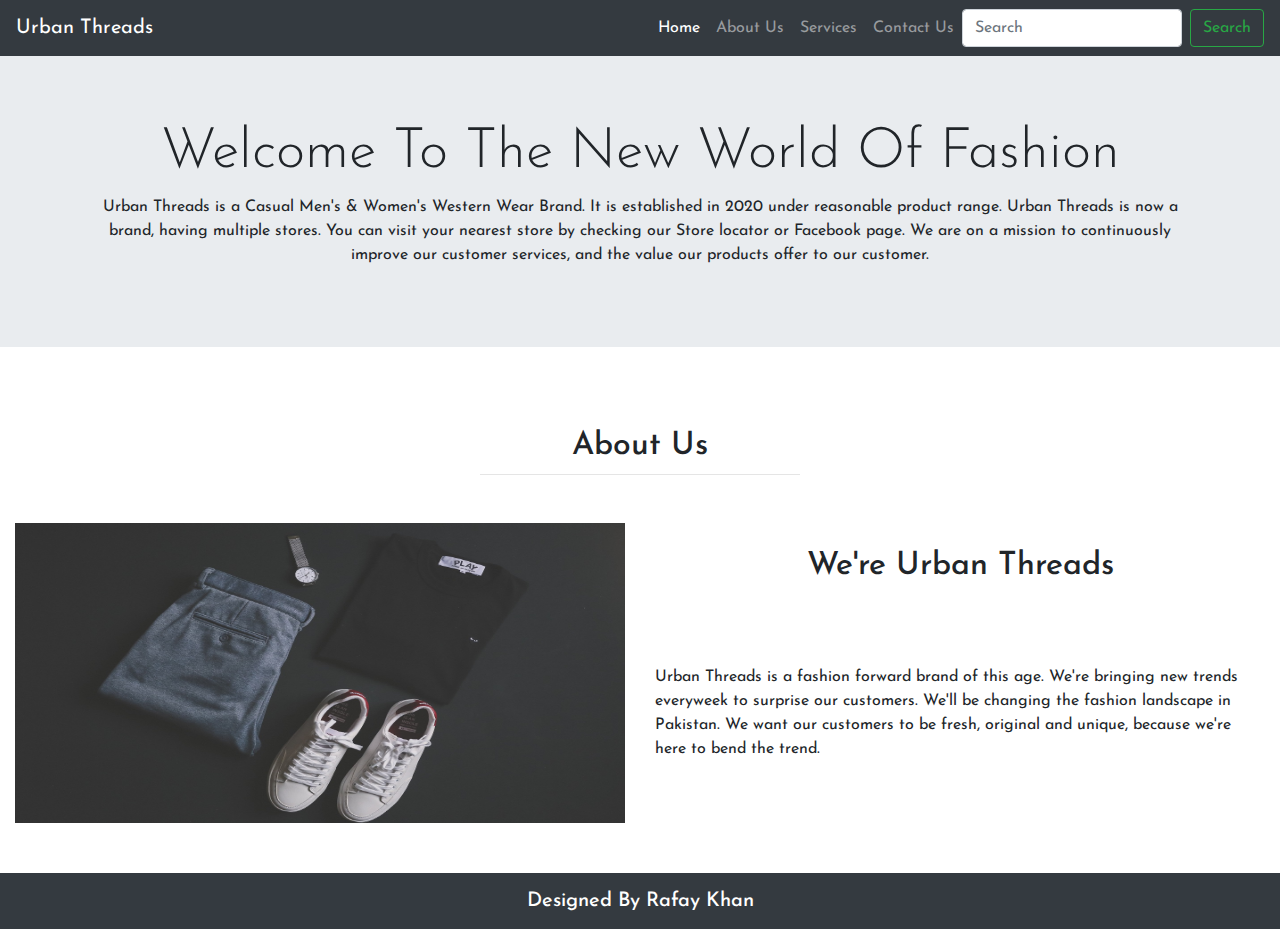
==== about.html @ 112f4774 "demosite" ====
<!DOCTYPE html>
<html>
	<head>
		<title>Urban Threads</title>
		<meta charset="utf-8">
		<meta name="viewport" content="width=device-width, initial-scale=1">
		<link rel="stylesheet" href="https://maxcdn.bootstrapcdn.com/bootstrap/4.4.1/css/bootstrap.min.css">
		<link rel="stylesheet" type="text/css" href="CSS/style.css">
		<link href="https://fonts.googleapis.com/css2?family=Josefin+Sans&display=swap" rel="stylesheet">
	</head>
	<body>
		<script src="https://ajax.googleapis.com/ajax/libs/jquery/3.4.1/jquery.min.js"></script>
		<script src="https://cdnjs.cloudflare.com/ajax/libs/popper.js/1.16.0/umd/popper.min.js"></script>
		<script src="https://maxcdn.bootstrapcdn.com/bootstrap/4.4.1/js/bootstrap.min.js"></script>
		<nav class="navbar navbar-expand-lg navbar-dark bg-dark">
			<a class="navbar-brand" href="index.html">Urban Threads</a>
			<button class="navbar-toggler" type="button" data-toggle="collapse" data-target="#navbarSupportedContent" aria-controls="navbarSupportedContent" aria-expanded="false" aria-label="Toggle navigation">
			<span class="navbar-toggler-icon"></span>
			</button>
			<div class="collapse navbar-collapse" id="navbarSupportedContent">
				<ul class="navbar-nav ml-auto">
					<li class="nav-item active">
						<a class="nav-link" href="index.html">Home <span class="sr-only">(current)</span></a>
					</li>
					<li class="nav-item">
						<a class="nav-link" href="about.html">About Us</a>
					</li>
					<li class="nav-item">
						<a class="nav-link" href="services.html">Services</a>
					</li>
					<li class="nav-item">
						<a class="nav-link" href="contact.html">Contact Us</a>
					</li>
				</ul>
				<form class="form-inline my-2 my-lg-0">
					<input class="form-control mr-sm-2" type="search" placeholder="Search" aria-label="Search">
					<button class="btn btn-outline-success my-2 my-sm-0" type="submit">Search</button>
				</form>
			</div>
		</nav>
		<div class="jumbotron jumbotron-fluid">
			<div class="container">
				<h1 class="text-center display-4">Welcome To The New World Of Fashion</h1>
				<p class="text-center">Urban Threads is a Casual Men's & Women's Western Wear Brand. It is established in 2020 under reasonable product range. Urban Threads is now a brand, having multiple stores. You can visit your nearest store by checking our Store locator or Facebook page. We are on a mission to continuously improve our customer services, and the value our products offer to our customer.</p>
			</div>
		</div>
		<section class="my-4">
			<div class="py-5">
				<h2 class="text-center">About Us</h2>
				<hr class="w-25 m-auto">
			</div>
			<div class="container-fluid">
				<div class="row">
					<div class="col-lg-6 col-md-6 col-12">
						<img src="images/sec.jpg" class="img-fluid setimg">
					</div>
					<div class="col-lg-6 col-md-6 col-12">
						<h2 class="py-4 display-6 text-center">We're Urban Threads</h2>
						<p class="py-5">Urban Threads is a fashion forward brand of this age. We're bringing new trends everyweek to surprise our customers. We'll be changing the fashion landscape in Pakistan. We want our customers to be fresh, original and unique, because we're here to bend the trend.
						</p>
					</div>
				</div>
			</div>
			<br>
		</section>
		<footer>
			<h5 class="p-3 bg-dark text-white text-center">Designed By Rafay Khan</h5>
		</footer>
	</body>
</html>
---- CSS/style.css ----
*{ margin: 0; padding: 0; box-sizing: border-box; 
font-family: 'Josefin Sans', sans-serif;
}

*.carousel-inner img {
    width: 100%;
    height: 90vh;
  }

 *.setimg{
  	width: 100%;
  	height:300px;
  }
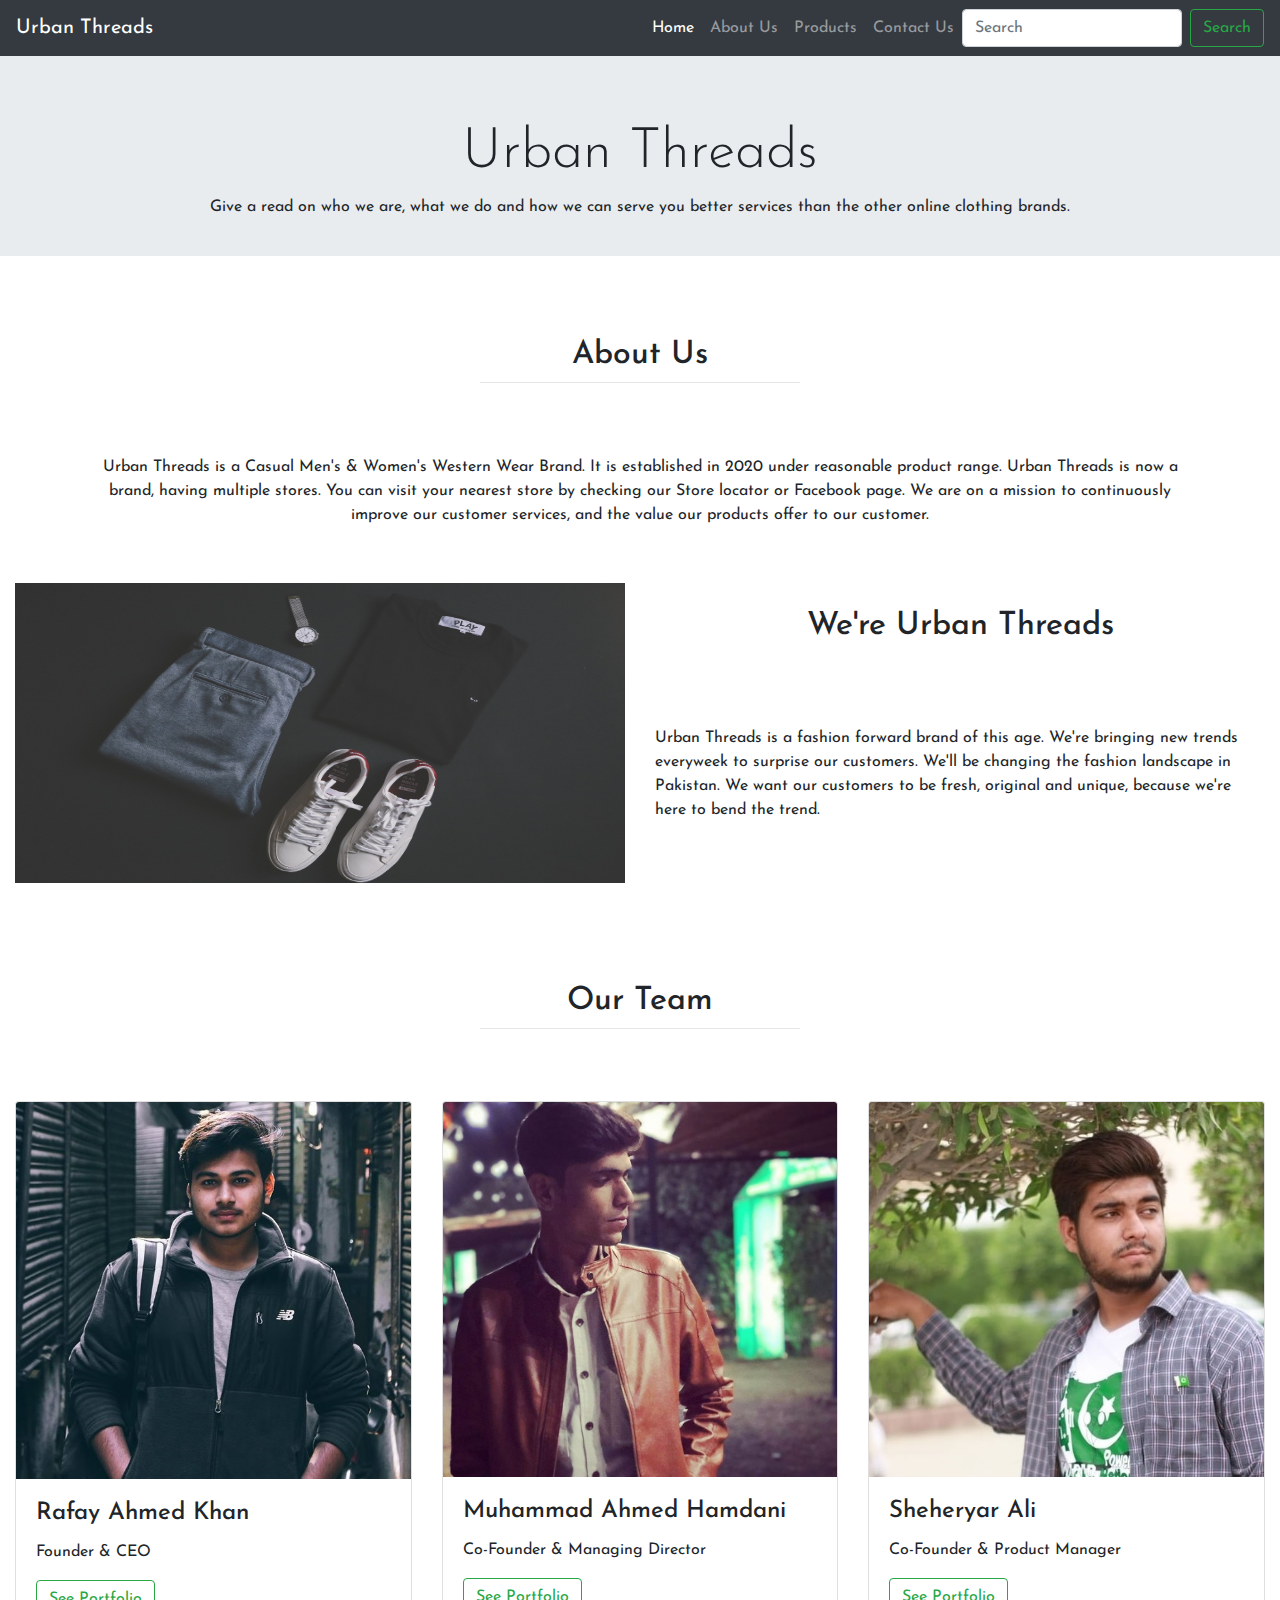
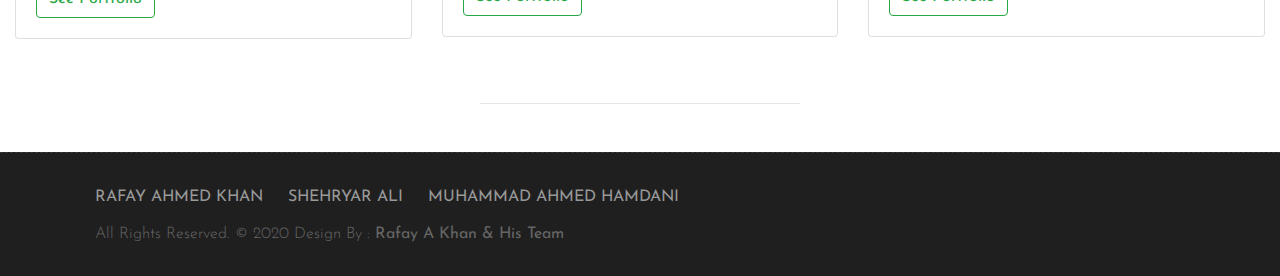
==== commit 46db7f77: "update" ====
--- a/about.html
+++ b/about.html
@@ -26,7 +26,7 @@
 						<a class="nav-link" href="about.html">About Us</a>
 					</li>
 					<li class="nav-item">
-						<a class="nav-link" href="services.html">Services</a>
+						<a class="nav-link" href="services.html">Products</a>
 					</li>
 					<li class="nav-item">
 						<a class="nav-link" href="contact.html">Contact Us</a>
@@ -40,8 +40,8 @@
 		</nav>
 		<div class="jumbotron jumbotron-fluid">
 			<div class="container">
-				<h1 class="text-center display-4">Welcome To The New World Of Fashion</h1>
-				<p class="text-center">Urban Threads is a Casual Men's & Women's Western Wear Brand. It is established in 2020 under reasonable product range. Urban Threads is now a brand, having multiple stores. You can visit your nearest store by checking our Store locator or Facebook page. We are on a mission to continuously improve our customer services, and the value our products offer to our customer.</p>
+				<h1 class="text-center display-4">Urban Threads</h1>
+				<p class="text-center">Give a read on who we are, what we do and how we can serve you better services than the other online clothing brands.</p>
 			</div>
 		</div>
 		<section class="my-4">
@@ -49,6 +49,16 @@
 				<h2 class="text-center">About Us</h2>
 				<hr class="w-25 m-auto">
 			</div>
+				
+				<section>
+			<div class="py-3">
+			<div class="container">
+				<h1 class="text-center display-4"></h1>
+				<p class="text-center">Urban Threads is a Casual Men's & Women's Western Wear Brand. It is established in 2020 under reasonable product range. Urban Threads is now a brand, having multiple stores. You can visit your nearest store by checking our Store locator or Facebook page. We are on a mission to continuously improve our customer services, and the value our products offer to our customer.</p>
+			</div>
+		</div>
+	</section>
+	<br>
 			<div class="container-fluid">
 				<div class="row">
 					<div class="col-lg-6 col-md-6 col-12">
@@ -63,8 +73,68 @@
 			</div>
 			<br>
 		</section>
+				<section class="my-3">
+			<div class="py-5">
+				<h2 class="text-center">Our Team</h2>
+				<hr class="w-25 m-auto">
+			</div>
+			<br>
+			<div class="container-fluid">
+				<div class="row">
+					<div class="col-lg-4 col-sm-4 col-12">
+						<div class="card" style="width:100%">
+							<img class="card-img-top" src="images/rafay.jpg" class="img-fluid pb-4" alt="Card image">
+							<div class="card-body">
+								<h4 class="card-title">Rafay Ahmed Khan</h4>
+								<p class="card-text">Founder & CEO</p>
+								<a href="https://rafaykhan445.github.io/Rafay-Portfolio.github.io/" target="_blank" class="btn btn-outline-success">See Portfolio</a>
+							</div>
+						</div>
+					</div>
+					<div class="col-lg-4 col-sm-4 col-12">
+						<div class="card" style="width:100%">
+							<img class="card-img-top" src="images/ahmed.jpg" class="img-fluid pb-4" alt="Card image">
+							<div class="card-body">
+								<h4 class="card-title">Muhammad Ahmed Hamdani</h4>
+								<p class="card-text">Co-Founder & Managing Director</p>
+								<a href="contact.html" class="btn btn-outline-success">See Portfolio</a>
+							</div>
+						</div>
+					</div>
+					<div class="col-lg-4 col-sm-4 col-12">
+						<div class="card" style="width:100%">
+							<img class="card-img-top" src="images/shery.jpg" class="img-fluid pb-4" alt="Card image">
+							<div class="card-body">
+								<h4 class="card-title">Sheheryar Ali</h4>
+								<p class="card-text">Co-Founder & Product Manager</p>
+								<a href="contact.html" class="btn btn-outline-success">See Portfolio</a>
+							</div>
+						</div>
+					</div>
+					</section>
+
+
+
+		<div class="py-5">
+		<hr class="w-25 m-auto">
+	</div>
 		<footer>
-			<h5 class="p-3 bg-dark text-white text-center">Designed By Rafay Khan</h5>
-		</footer>
+	<div class="copyrights">
+        <div class="container">
+            <div class="footer-distributed">
+                <div class="footer-left">
+                    <p class="footer-links">
+                        <a href="#">Rafay Ahmed Khan</a>
+                        <a href="#">Shehryar Ali</a>
+                        <a href="#">Muhammad Ahmed Hamdani</a>
+                    </p>
+                    <p class="footer-company-name">All Rights Reserved. &copy; 2020    Design By : <b>Rafay A Khan & His Team</b>
+					</p>
+                </div>
+            </div>
+        </div>
+    </div>
+
+</footer>
 	</body>
 </html>--- a/CSS/style.css
+++ b/CSS/style.css
@@ -1,6 +1,7 @@
 *{ margin: 0; padding: 0; box-sizing: border-box; 
 font-family: 'Josefin Sans', sans-serif;
 }
+
 
 *.carousel-inner img {
     width: 100%;
@@ -12,4 +13,187 @@
   	height:300px;
   }
 
+  .jumbotron{
+  	width: 100%;
+  	height: 200px;
+  }
 
+.footer {
+    padding: 90px 0 80px !important;
+    color: #999;
+    background-color: #1f1f1f;
+}
+
+.footer .widget-title {
+    position: relative;
+    display: block;
+    margin-bottom: 30px;
+}
+
+.footer .widget-title small {
+    color: #999;
+    display: block;
+    padding: 0 58px;
+    text-transform: uppercase;
+}
+
+.footer .widget-title h3 {
+    color: #fff;
+    font-weight: 300;
+    font-size: 21px;
+    padding: 0;
+    margin: 0;
+    line-height: 1 !important;
+}
+
+.footer-links {
+    list-style: none;
+    padding: 0;
+}
+
+.footer-links a {
+    color: #999;
+}
+
+.footer-links a:hover,
+.footer a:hover {
+    color: #333333 !important;
+}
+
+.footer-links li {
+    margin-bottom: 10px;
+    display: block;
+    width: 100%;
+    border-bottom: 1px dashed rgba(255, 255, 255, 0.1);
+    padding-bottom: 10px;
+}
+
+.twitter-widget li {
+    margin-bottom: 0;
+    border: 0 !important;
+}
+
+.twitter-widget li i {
+    border-right: 0 !important;
+    margin-right: 0;
+}
+
+.footer-links li:last-child {
+    margin-bottom: 0;
+    padding-bottom: 0;
+    border: 0;
+}
+
+.footer-links i {
+    display: inline-block;
+    width: 25px;
+    margin-right: 10px;
+    border-right: 1px dashed rgba(255, 255, 255, 0.1);
+}
+
+.copyrights {
+    border-top: 1px dashed rgba(255, 255, 255, 0.1);
+    background-color: #1f1f1f;
+    box-sizing: border-box;
+    width: 100%;
+    text-align: left;
+    padding: 30px 0px;
+    overflow: hidden;
+}
+
+
+/* Footer left */
+
+.footer-distributed .footer-left {
+    float: left;
+}
+
+.footer-distributed .footer-links {
+    margin: 0 0 10px;
+    text-transform: uppercase;
+    padding: 0;
+}
+
+.footer-distributed .footer-links a {
+    display: inline-block;
+    line-height: 1.8;
+    margin: 0 10px 0 10px;
+    text-decoration: none;
+}
+
+.footer-distributed .footer-company-name {
+    font-weight: 300;
+    margin: 0 10px;
+    color: #666;
+    padding: 0;
+}
+
+
+/* Footer right */
+
+.footer-distributed .footer-right {
+    float: right;
+}
+
+
+/* The search form */
+
+.footer-distributed form {
+    position: relative;
+}
+
+.footer-distributed form input {
+    display: block;
+    border-radius: 3px;
+    box-sizing: border-box;
+    background-color: #181818;
+    border: none;
+    font: inherit;
+    font-size: 15px;
+    font-weight: normal;
+    color: #999;
+    width: 400px;
+    padding: 18px 50px 18px 18px;
+}
+
+.footer-distributed form input:focus {
+    outline: none;
+}
+
+
+/* Changing the placeholder color */
+
+.footer-distributed form input::-webkit-input-placeholder {
+    color: #999;
+}
+
+.footer-distributed form input::-moz-placeholder {
+    opacity: 1;
+    color: #999;
+}
+
+.footer-distributed form input:-ms-input-placeholder {
+    color: #999;
+}
+
+
+/* The magnify glass icon */
+
+.footer-distributed form i {
+    width: 18px;
+    height: 18px;
+    position: absolute;
+    top: 16px;
+    right: 18px;
+    color: #999;
+    font-size: 18px;
+    margin-top: 6px;
+}
+
+.footer-distributed .footer-company-name a{
+	color: #ffffff;
+}
+
+.footer-distributed .footer-company-name a:hover{
+	color: #cccccc;
+}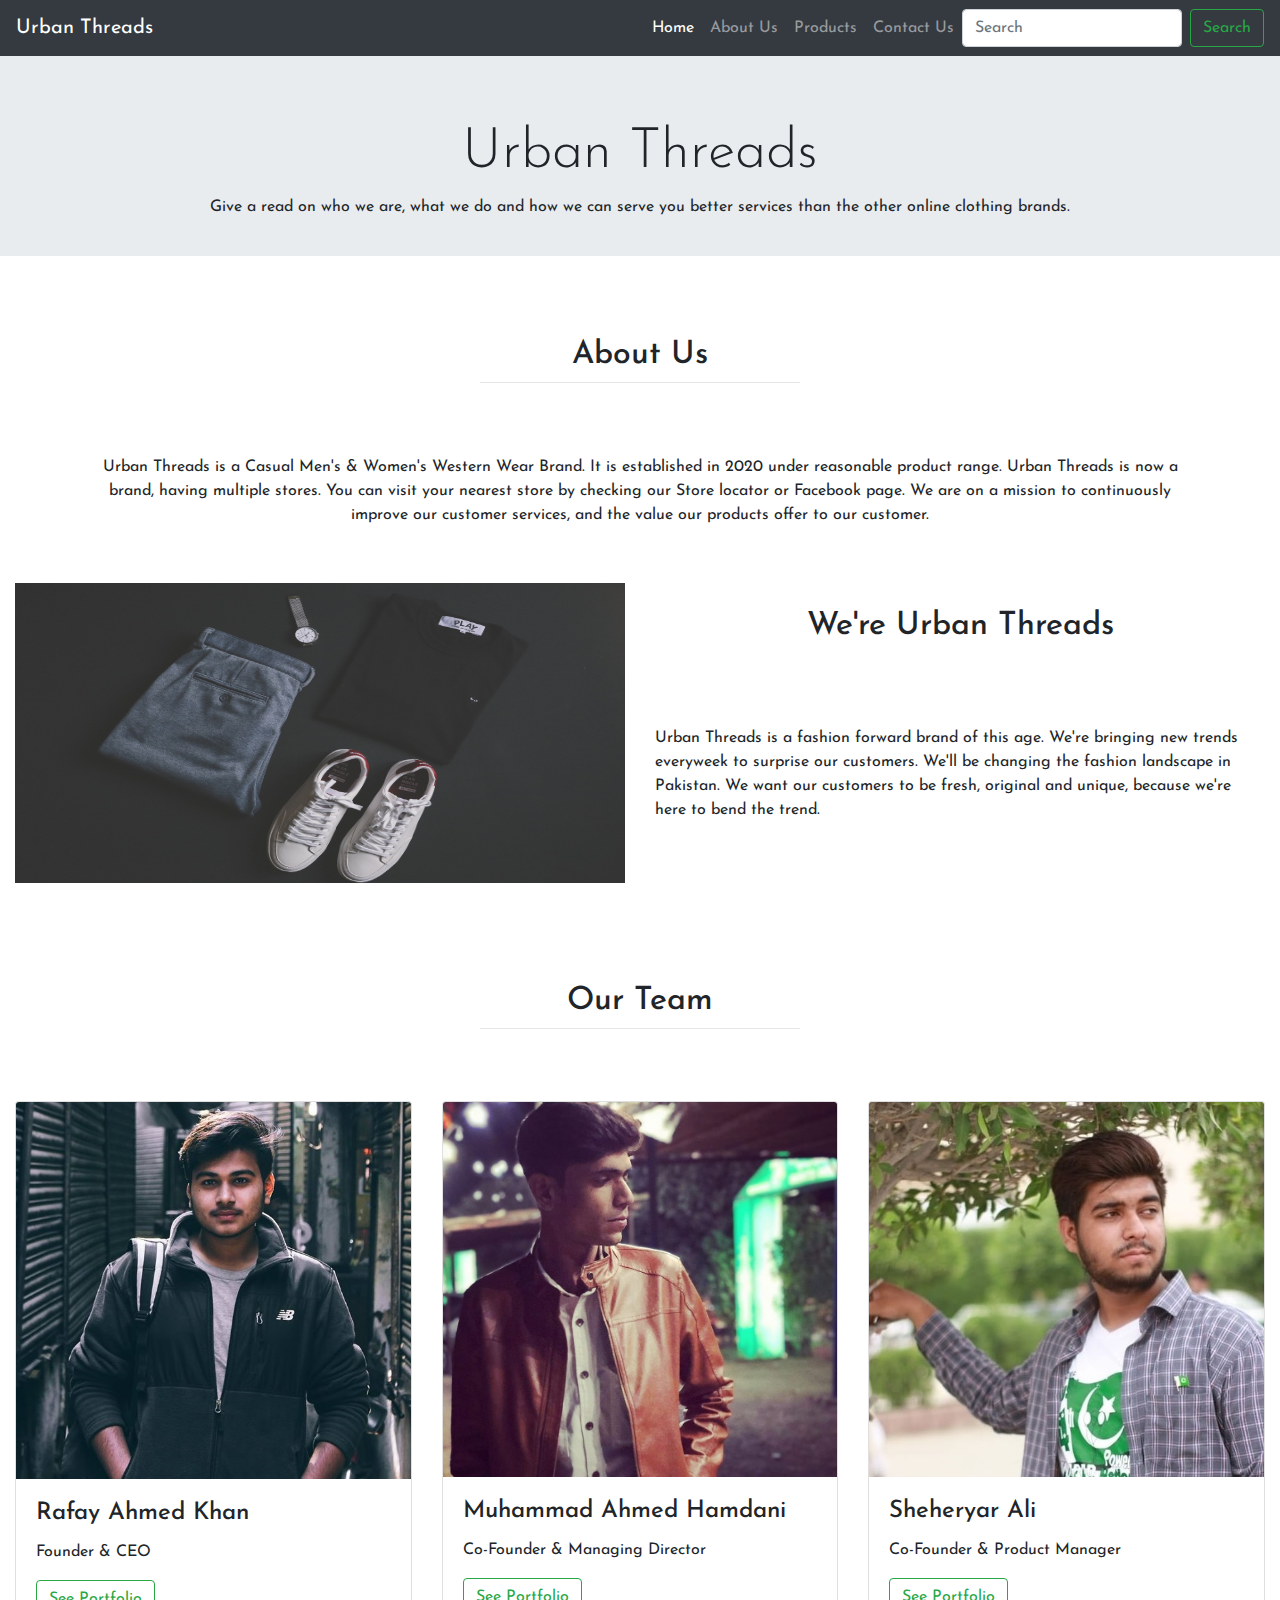
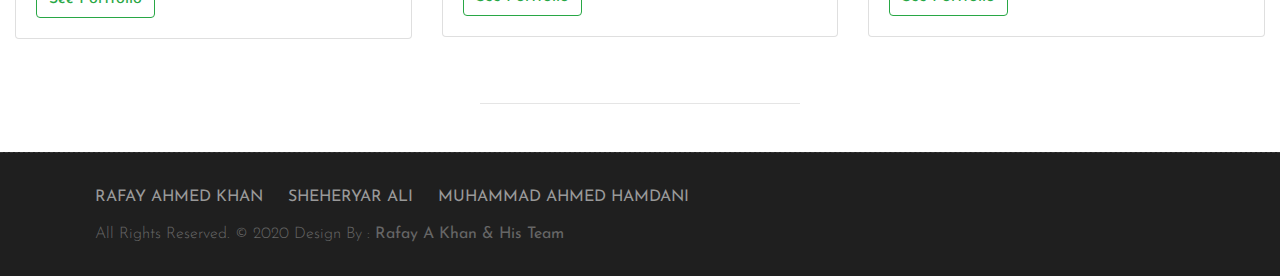
==== commit 74da5302: "updated" ====
--- a/about.html
+++ b/about.html
@@ -125,7 +125,7 @@
                 <div class="footer-left">
                     <p class="footer-links">
                         <a href="#">Rafay Ahmed Khan</a>
-                        <a href="#">Shehryar Ali</a>
+                        <a href="#">Sheheryar Ali</a>
                         <a href="#">Muhammad Ahmed Hamdani</a>
                     </p>
                     <p class="footer-company-name">All Rights Reserved. &copy; 2020    Design By : <b>Rafay A Khan & His Team</b>
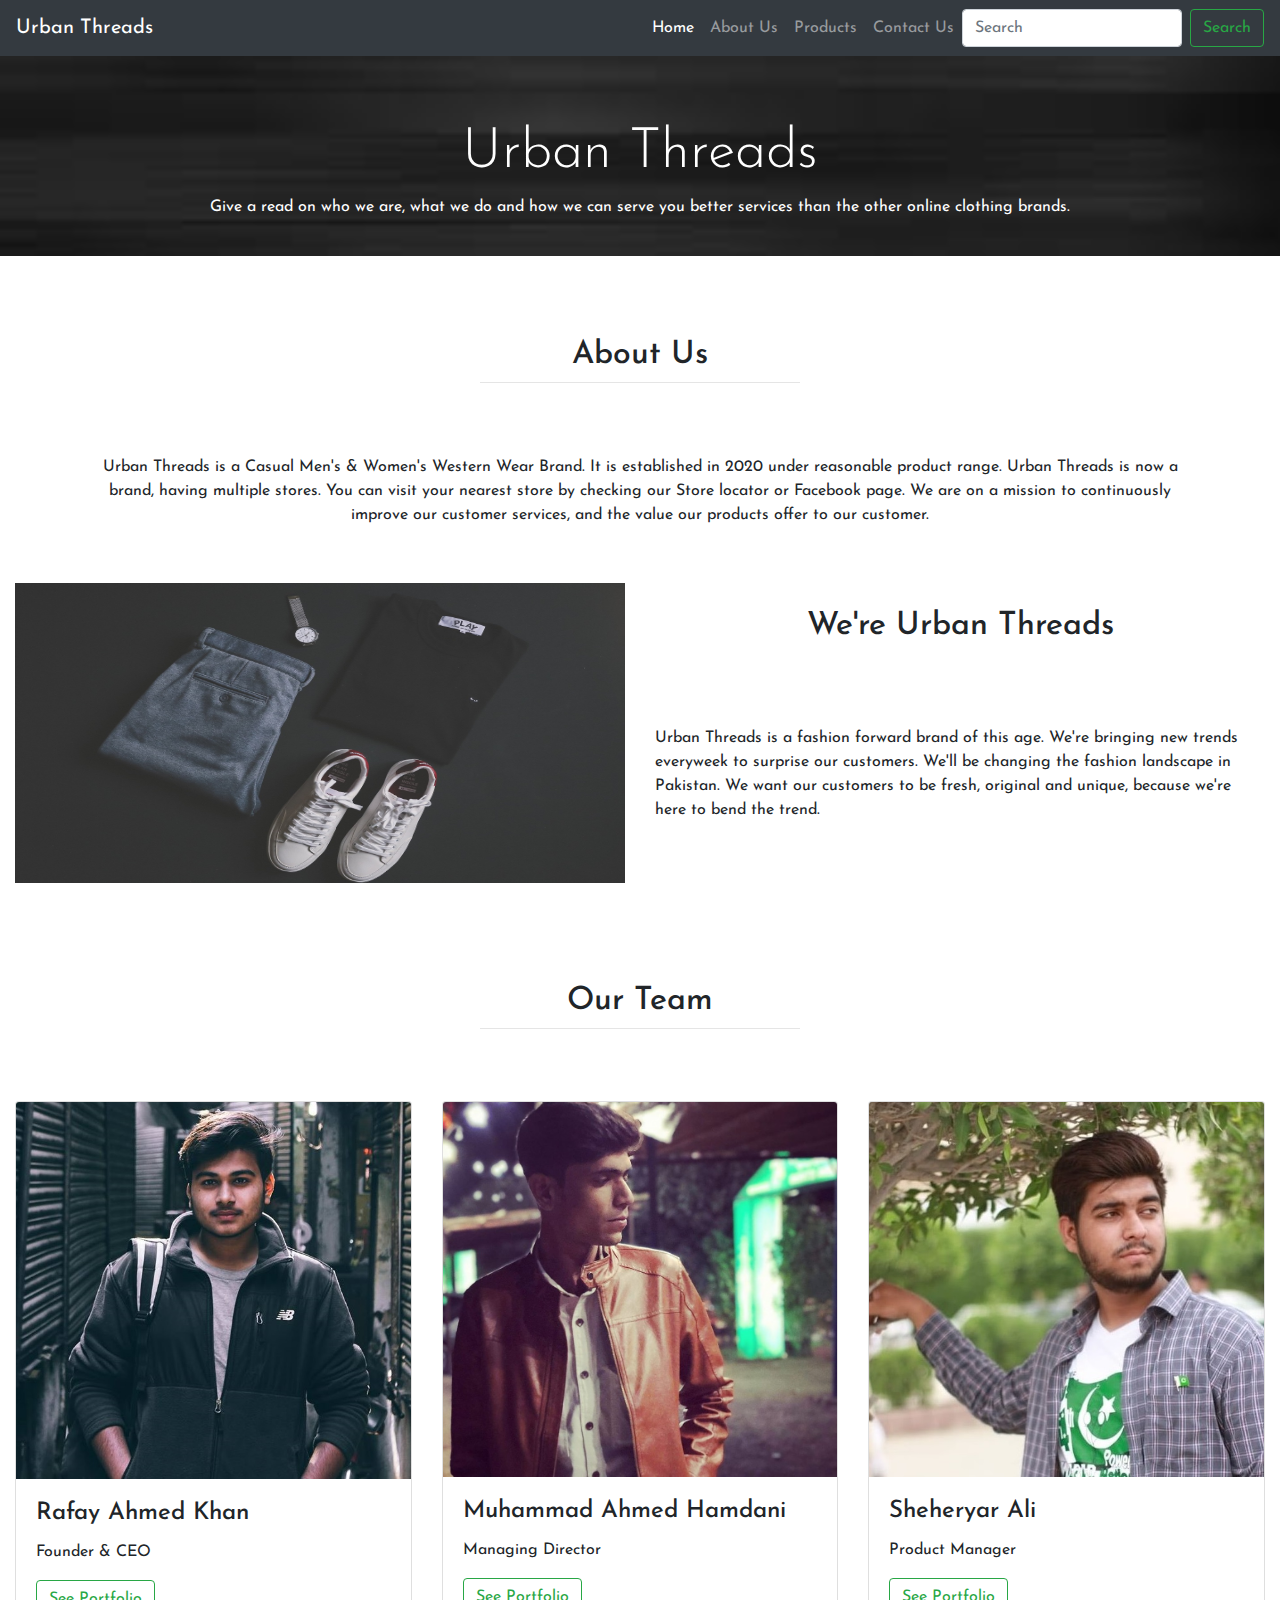
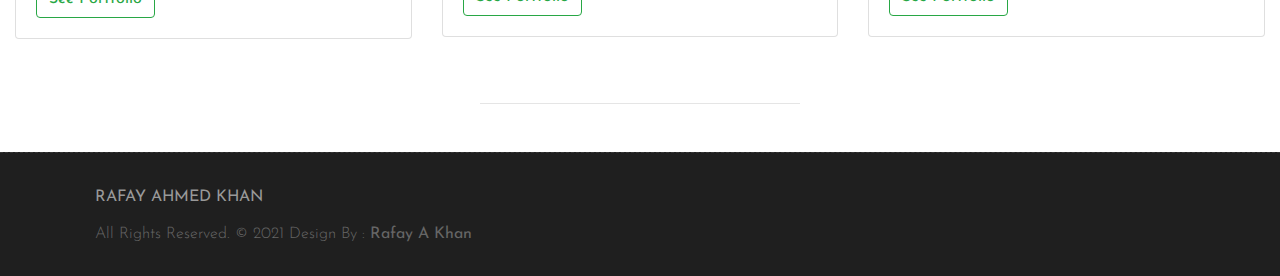
==== commit 694eaf39: "updation" ====
--- a/about.html
+++ b/about.html
@@ -9,9 +9,7 @@
 		<link href="https://fonts.googleapis.com/css2?family=Josefin+Sans&display=swap" rel="stylesheet">
 	</head>
 	<body>
-		<script src="https://ajax.googleapis.com/ajax/libs/jquery/3.4.1/jquery.min.js"></script>
-		<script src="https://cdnjs.cloudflare.com/ajax/libs/popper.js/1.16.0/umd/popper.min.js"></script>
-		<script src="https://maxcdn.bootstrapcdn.com/bootstrap/4.4.1/js/bootstrap.min.js"></script>
+		
 		<nav class="navbar navbar-expand-lg navbar-dark bg-dark">
 			<a class="navbar-brand" href="index.html">Urban Threads</a>
 			<button class="navbar-toggler" type="button" data-toggle="collapse" data-target="#navbarSupportedContent" aria-controls="navbarSupportedContent" aria-expanded="false" aria-label="Toggle navigation">
@@ -96,7 +94,7 @@
 							<img class="card-img-top" src="images/ahmed.jpg" class="img-fluid pb-4" alt="Card image">
 							<div class="card-body">
 								<h4 class="card-title">Muhammad Ahmed Hamdani</h4>
-								<p class="card-text">Co-Founder & Managing Director</p>
+								<p class="card-text">Managing Director</p>
 								<a href="contact.html" class="btn btn-outline-success">See Portfolio</a>
 							</div>
 						</div>
@@ -106,7 +104,7 @@
 							<img class="card-img-top" src="images/shery.jpg" class="img-fluid pb-4" alt="Card image">
 							<div class="card-body">
 								<h4 class="card-title">Sheheryar Ali</h4>
-								<p class="card-text">Co-Founder & Product Manager</p>
+								<p class="card-text">Product Manager</p>
 								<a href="contact.html" class="btn btn-outline-success">See Portfolio</a>
 							</div>
 						</div>
@@ -124,11 +122,9 @@
             <div class="footer-distributed">
                 <div class="footer-left">
                     <p class="footer-links">
-                        <a href="#">Rafay Ahmed Khan</a>
-                        <a href="#">Sheheryar Ali</a>
-                        <a href="#">Muhammad Ahmed Hamdani</a>
+                        <a href="https://rafaykhan445.github.io/Rafay-Portfolio.github.io/" target="_blank">Rafay Ahmed Khan</a>
                     </p>
-                    <p class="footer-company-name">All Rights Reserved. &copy; 2020    Design By : <b>Rafay A Khan & His Team</b>
+                    <p class="footer-company-name">All Rights Reserved. &copy; 2021    Design By : <b>Rafay A Khan</b>
 					</p>
                 </div>
             </div>
@@ -136,5 +132,9 @@
     </div>
 
 </footer>
+        <script src="https://ajax.googleapis.com/ajax/libs/jquery/3.4.1/jquery.min.js"></script>
+		<script src="https://cdnjs.cloudflare.com/ajax/libs/popper.js/1.16.0/umd/popper.min.js"></script>
+		<script src="https://maxcdn.bootstrapcdn.com/bootstrap/4.4.1/js/bootstrap.min.js"></script>
+
 	</body>
 </html>--- a/CSS/style.css
+++ b/CSS/style.css
@@ -1,3 +1,4 @@
+
 *{ margin: 0; padding: 0; box-sizing: border-box; 
 font-family: 'Josefin Sans', sans-serif;
 }
@@ -13,10 +14,13 @@
   	height:300px;
   }
 
-  .jumbotron{
-  	width: 100%;
-  	height: 200px;
-  }
+.jumbotron{
+    width: 100%;
+    height: 200px;
+    background-image:  url("../images/jumb.jpg");
+    color: white;
+    background-size: cover;
+}
 
 .footer {
     padding: 90px 0 80px !important;
